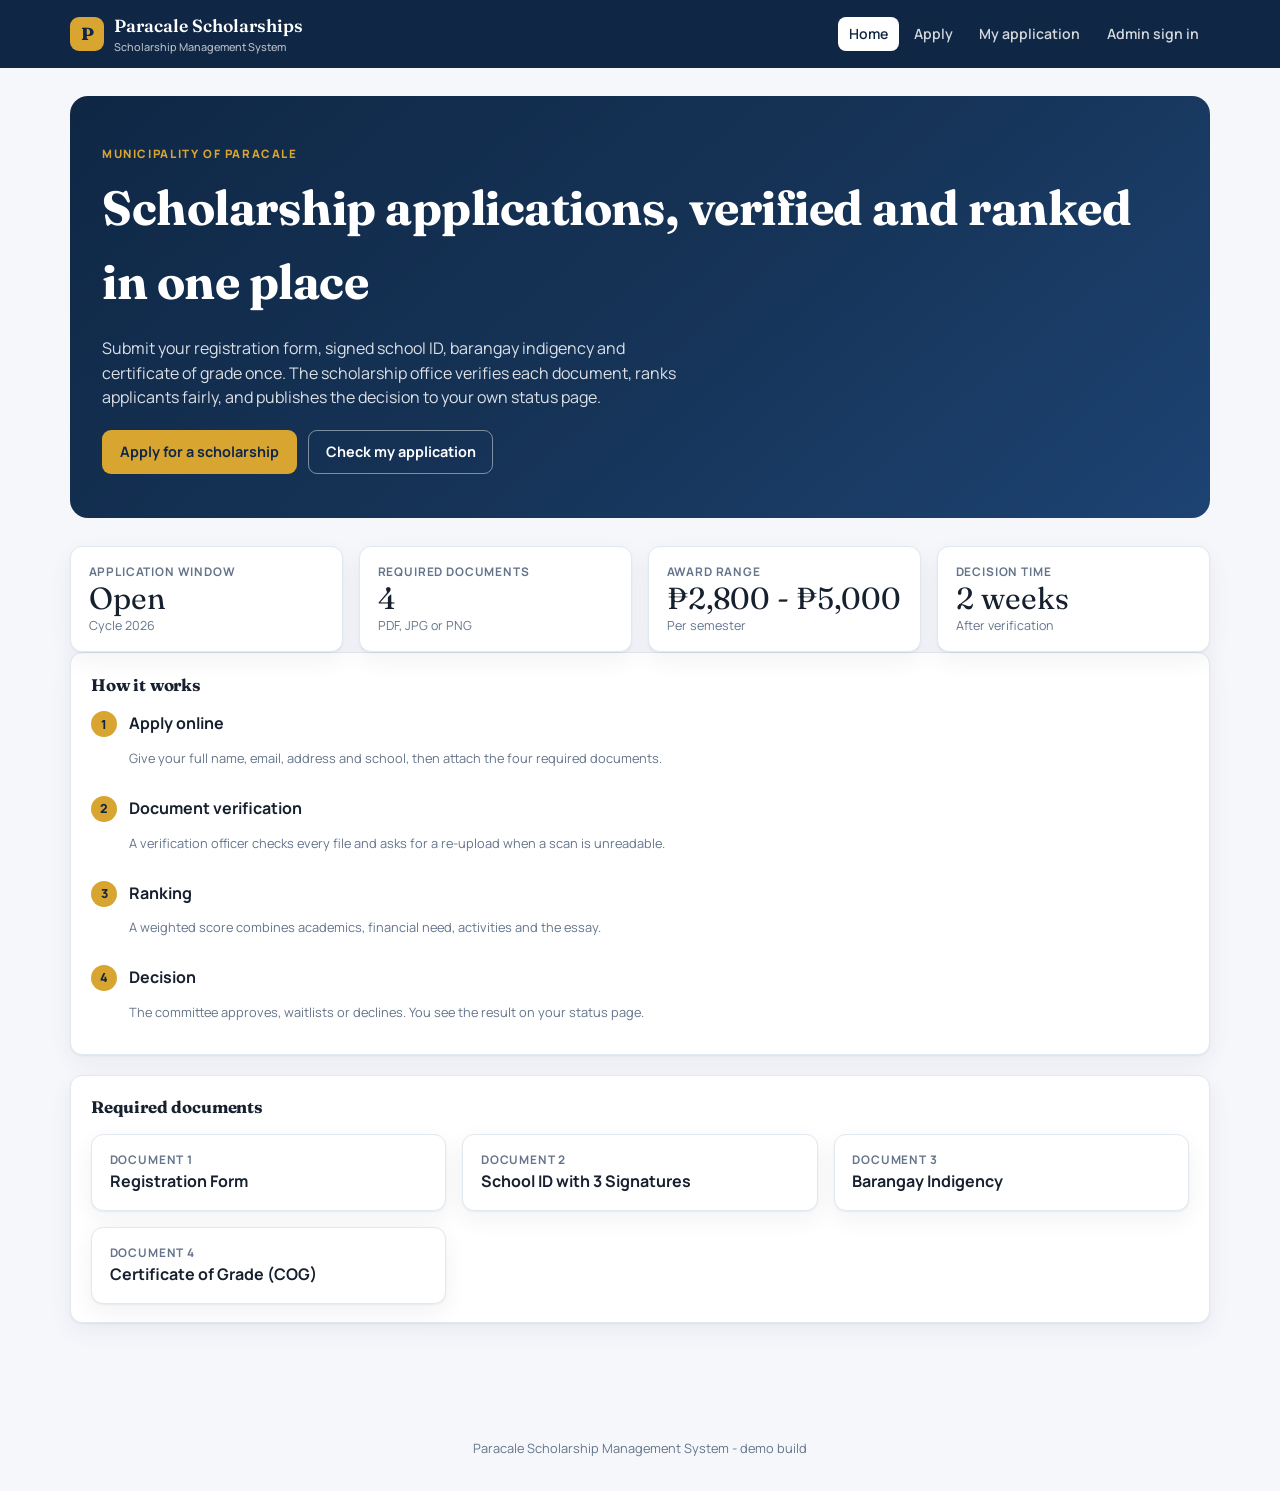
==== index.html @ 5f610e8b "Initial command" ====
<!DOCTYPE html>
<html lang="en">
<head>
<meta charset="utf-8">
<meta name="viewport" content="width=device-width, initial-scale=1">
<title>Paracale Scholarship Management System</title>
<meta name="description" content="Apply for a Paracale municipal scholarship, upload your four required documents and track your approval status online.">
<link rel="preconnect" href="https://fonts.googleapis.com">
<link rel="stylesheet" href="https://fonts.googleapis.com/css2?family=Fraunces:opsz,wght@9..144,500;9..144,700&family=Manrope:wght@400;600;800&display=swap">
<link rel="stylesheet" href="assets/css/style.css">
</head>
<body>
<main>
  <section class="hero">
    <span class="eyebrow">Municipality of Paracale</span>
    <h1>Scholarship applications, verified and ranked in one place</h1>
    <p>Submit your registration form, signed school ID, barangay indigency and certificate of grade once. The scholarship office verifies each document, ranks applicants fairly, and publishes the decision to your own status page.</p>
    <div class="hero-actions">
      <a class="btn btn-gold" href="apply.html">Apply for a scholarship</a>
      <a class="btn btn-outline-light" href="status.html">Check my application</a>
    </div>
  </section>

  <div class="grid cols-4" id="stats"></div>

  <div class="panel">
    <div class="panel-head"><h2>How it works</h2></div>
    <ol class="steps">
      <li><span class="n">1</span><div><strong>Apply online</strong><p class="muted small">Give your full name, email, address and school, then attach the four required documents.</p></div></li>
      <li><span class="n">2</span><div><strong>Document verification</strong><p class="muted small">A verification officer checks every file and asks for a re-upload when a scan is unreadable.</p></div></li>
      <li><span class="n">3</span><div><strong>Ranking</strong><p class="muted small">A weighted score combines academics, financial need, activities and the essay.</p></div></li>
      <li><span class="n">4</span><div><strong>Decision</strong><p class="muted small">The committee approves, waitlists or declines. You see the result on your status page.</p></div></li>
    </ol>
  </div>

  <div class="panel">
    <div class="panel-head"><h2>Required documents</h2></div>
    <div class="grid cols-2" id="docs"></div>
  </div>
</main>

<script src="assets/js/app.js"></script>
<script>
initShell({ active: 'index.html' });
footer();

document.getElementById('docs').innerHTML = DOC_TYPES
  .map((d, i) => '<div class="stat"><div class="label">Document ' + (i + 1) + '</div><div style="font-weight:700">' + esc(d) + '</div></div>')
  .join('');

document.getElementById('stats').innerHTML = [
  ['Application window', 'Open', 'Cycle 2026'],
  ['Required documents', '4', 'PDF, JPG or PNG'],
  ['Award range', '\u20B12,800 - \u20B15,000', 'Per semester'],
  ['Decision time', '2 weeks', 'After verification'],
].map(([l, v, h]) => '<div class="stat"><div class="label">' + l + '</div><div class="value">' + v + '</div><div class="hint">' + h + '</div></div>').join('');
</script>
</body>
</html>
---- assets/css/style.css ----
/* =====================================================================
   Paracale Scholarship Management System - stylesheet
   Navy + gold academic palette, Fraunces display / Manrope body
   ===================================================================== */

:root {
  --navy: #0f2745;
  --navy-700: #163458;
  --navy-50: #eef2f8;
  --gold: #d8a531;
  --gold-dark: #a97c19;
  --bg: #f6f7fb;
  --surface: #ffffff;
  --text: #16202e;
  --muted: #64748b;
  --border: #e2e8f0;
  --success: #17795e;
  --success-bg: #e4f5ee;
  --warning: #92610a;
  --warning-bg: #fdf2da;
  --danger: #b3261e;
  --danger-bg: #fdecea;
  --radius: 12px;
  --shadow: 0 1px 2px rgba(15, 39, 69, .06), 0 8px 24px rgba(15, 39, 69, .06);
}

* { box-sizing: border-box; }

body {
  margin: 0;
  background: var(--bg);
  color: var(--text);
  font-family: Manrope, "Segoe UI", system-ui, sans-serif;
  line-height: 1.55;
}

h1, h2, h3, .display {
  font-family: Fraunces, Georgia, serif;
  letter-spacing: -.01em;
  margin: 0 0 .35rem;
}

a { color: var(--navy); }

/* ------------------------------- Layout ----------------------------- */
.topbar {
  background: var(--navy);
  color: #fff;
  position: sticky;
  top: 0;
  z-index: 20;
}
.topbar-inner {
  max-width: 1180px;
  margin: 0 auto;
  padding: .75rem 1.25rem;
  display: flex;
  align-items: center;
  gap: 1.25rem;
  flex-wrap: wrap;
}
.brand {
  display: flex;
  align-items: center;
  gap: .6rem;
  color: #fff;
  text-decoration: none;
  font-family: Fraunces, Georgia, serif;
  font-size: 1.1rem;
  font-weight: 600;
}
.brand-mark {
  width: 34px; height: 34px;
  display: grid; place-items: center;
  border-radius: 9px;
  background: var(--gold);
  color: var(--navy);
  font-weight: 800;
}
.brand small { display: block; font-family: Manrope, sans-serif; font-size: .68rem; font-weight: 500; opacity: .7; }

.nav { display: flex; gap: .25rem; flex-wrap: wrap; margin-left: auto; }
.nav a {
  color: rgba(255,255,255,.82);
  text-decoration: none;
  padding: .4rem .7rem;
  border-radius: 8px;
  font-size: .88rem;
  font-weight: 600;
}
.nav a:hover { background: rgba(255,255,255,.12); color: #fff; }
.nav a.active { background: #fff; color: var(--navy); }

main { max-width: 1180px; margin: 0 auto; padding: 1.75rem 1.25rem 4rem; }

.page-header { margin-bottom: 1.5rem; max-width: 62ch; }
.page-header h1 { font-size: clamp(1.6rem, 3vw, 2.1rem); }
.page-header p { color: var(--muted); margin: 0; }

/* ------------------------------ Cards ------------------------------- */
.panel {
  background: var(--surface);
  border: 1px solid var(--border);
  border-radius: var(--radius);
  box-shadow: var(--shadow);
  padding: 1.15rem 1.25rem;
  margin-bottom: 1.25rem;
}
.panel-head {
  display: flex; align-items: center; justify-content: space-between;
  gap: 1rem; margin-bottom: .85rem;
}
.panel-head h2 { font-size: 1.05rem; margin: 0; }

.grid { display: grid; gap: 1rem; }
.grid.cols-2 { grid-template-columns: repeat(auto-fit, minmax(280px, 1fr)); }
.grid.cols-3 { grid-template-columns: repeat(auto-fit, minmax(240px, 1fr)); }
.grid.cols-4 { grid-template-columns: repeat(auto-fit, minmax(200px, 1fr)); }

.stat {
  background: var(--surface);
  border: 1px solid var(--border);
  border-radius: var(--radius);
  padding: 1rem 1.1rem;
  box-shadow: var(--shadow);
}
.stat .label { font-size: .74rem; text-transform: uppercase; letter-spacing: .07em; color: var(--muted); font-weight: 700; }
.stat .value { font-family: Fraunces, Georgia, serif; font-size: 1.9rem; line-height: 1.15; }
.stat .hint { font-size: .78rem; color: var(--muted); }

/* ------------------------------ Hero -------------------------------- */
.hero {
  background: linear-gradient(140deg, var(--navy) 0%, var(--navy-700) 55%, #1d4373 100%);
  color: #fff;
  border-radius: 18px;
  padding: 2.75rem 2rem;
  margin-bottom: 1.75rem;
}
.hero h1 { font-size: clamp(1.9rem, 4.4vw, 3rem); color: #fff; }
.hero p { max-width: 58ch; color: rgba(255,255,255,.85); }
.hero .eyebrow {
  display: inline-block; font-size: .72rem; font-weight: 800; letter-spacing: .14em;
  text-transform: uppercase; color: var(--gold); margin-bottom: .5rem;
}
.hero-actions { display: flex; gap: .7rem; flex-wrap: wrap; margin-top: 1.25rem; }

/* ---------------------------- Buttons ------------------------------- */
.btn {
  display: inline-flex; align-items: center; justify-content: center; gap: .4rem;
  padding: .6rem 1.05rem;
  border-radius: 9px;
  border: 1px solid transparent;
  font: inherit; font-weight: 700; font-size: .9rem;
  cursor: pointer;
  text-decoration: none;
  transition: filter .15s, background .15s;
}
.btn:hover { filter: brightness(.94); }
.btn-primary { background: var(--navy); color: #fff; }
.btn-gold { background: var(--gold); color: var(--navy); }
.btn-outline { background: transparent; border-color: var(--border); color: var(--text); }
.btn-outline-light { background: transparent; border-color: rgba(255,255,255,.45); color: #fff; }
.btn-sm { padding: .3rem .6rem; font-size: .78rem; border-radius: 7px; }
.btn-success { background: var(--success); color: #fff; }
.btn-danger { background: var(--danger); color: #fff; }
.btn:disabled { opacity: .55; cursor: not-allowed; }

/* ----------------------------- Forms -------------------------------- */
.field { margin-bottom: 1rem; }
.field label { display: block; font-size: .82rem; font-weight: 700; margin-bottom: .3rem; }
.field .help { font-size: .76rem; color: var(--muted); margin: .2rem 0 0; }
input[type="text"], input[type="email"], input[type="password"], input[type="file"], textarea, select {
  width: 100%;
  padding: .58rem .7rem;
  border: 1px solid var(--border);
  border-radius: 9px;
  background: #fff;
  font: inherit;
}
input:focus, textarea:focus, select:focus { outline: 2px solid var(--navy); outline-offset: 1px; }
.error { color: var(--danger); font-size: .78rem; margin-top: .25rem; }

.alert { padding: .75rem .9rem; border-radius: 9px; font-size: .88rem; margin-bottom: 1rem; }
.alert-error { background: var(--danger-bg); color: var(--danger); }
.alert-success { background: var(--success-bg); color: var(--success); }
.alert-info { background: var(--navy-50); color: var(--navy); }

/* ----------------------------- Tables ------------------------------- */
.table-wrap { overflow-x: auto; }
table { width: 100%; border-collapse: collapse; font-size: .89rem; }
th, td { text-align: left; padding: .6rem .55rem; border-bottom: 1px solid var(--border); vertical-align: middle; }
th { font-size: .72rem; text-transform: uppercase; letter-spacing: .06em; color: var(--muted); }
tbody tr:hover { background: #fafbfe; }
.num { text-align: right; font-variant-numeric: tabular-nums; }

/* ----------------------------- Badges ------------------------------- */
.badge {
  display: inline-block; padding: .15rem .55rem; border-radius: 999px;
  font-size: .72rem; font-weight: 800; white-space: nowrap;
}
.badge-approved, .badge-verified { background: var(--success-bg); color: var(--success); }
.badge-pending, .badge-submitted { background: var(--navy-50); color: var(--navy); }
.badge-verification, .badge-waitlisted { background: var(--warning-bg); color: var(--warning); }
.badge-rejected { background: var(--danger-bg); color: var(--danger); }
.badge-ranked { background: #ede9fd; color: #5b3fbb; }

.muted { color: var(--muted); }
.small { font-size: .8rem; }
.row { display: flex; gap: .5rem; align-items: center; flex-wrap: wrap; }
.spread { display: flex; justify-content: space-between; gap: 1rem; align-items: center; flex-wrap: wrap; }
.stack > * + * { margin-top: .75rem; }

/* ------------------------- Steps / timeline -------------------------- */
.steps { list-style: none; padding: 0; margin: 0; display: grid; gap: .9rem; }
.steps li { display: flex; gap: .75rem; }
.steps .n {
  flex: 0 0 auto; width: 26px; height: 26px; border-radius: 50%;
  background: var(--gold); color: var(--navy); font-weight: 800; font-size: .78rem;
  display: grid; place-items: center;
}
.timeline { list-style: none; padding: 0; margin: 0; border-left: 2px solid var(--border); }
.timeline li { position: relative; padding: 0 0 .9rem 1.1rem; }
.timeline li::before {
  content: ""; position: absolute; left: -6px; top: .45rem;
  width: 10px; height: 10px; border-radius: 50%; background: var(--gold);
}

.bar { height: 8px; background: var(--navy-50); border-radius: 999px; overflow: hidden; }
.bar > span { display: block; height: 100%; background: var(--navy); }

.center-card { max-width: 420px; margin: 3rem auto; }
.footer { text-align: center; color: var(--muted); font-size: .8rem; padding: 2rem 1rem; }
.hidden { display: none !important; }
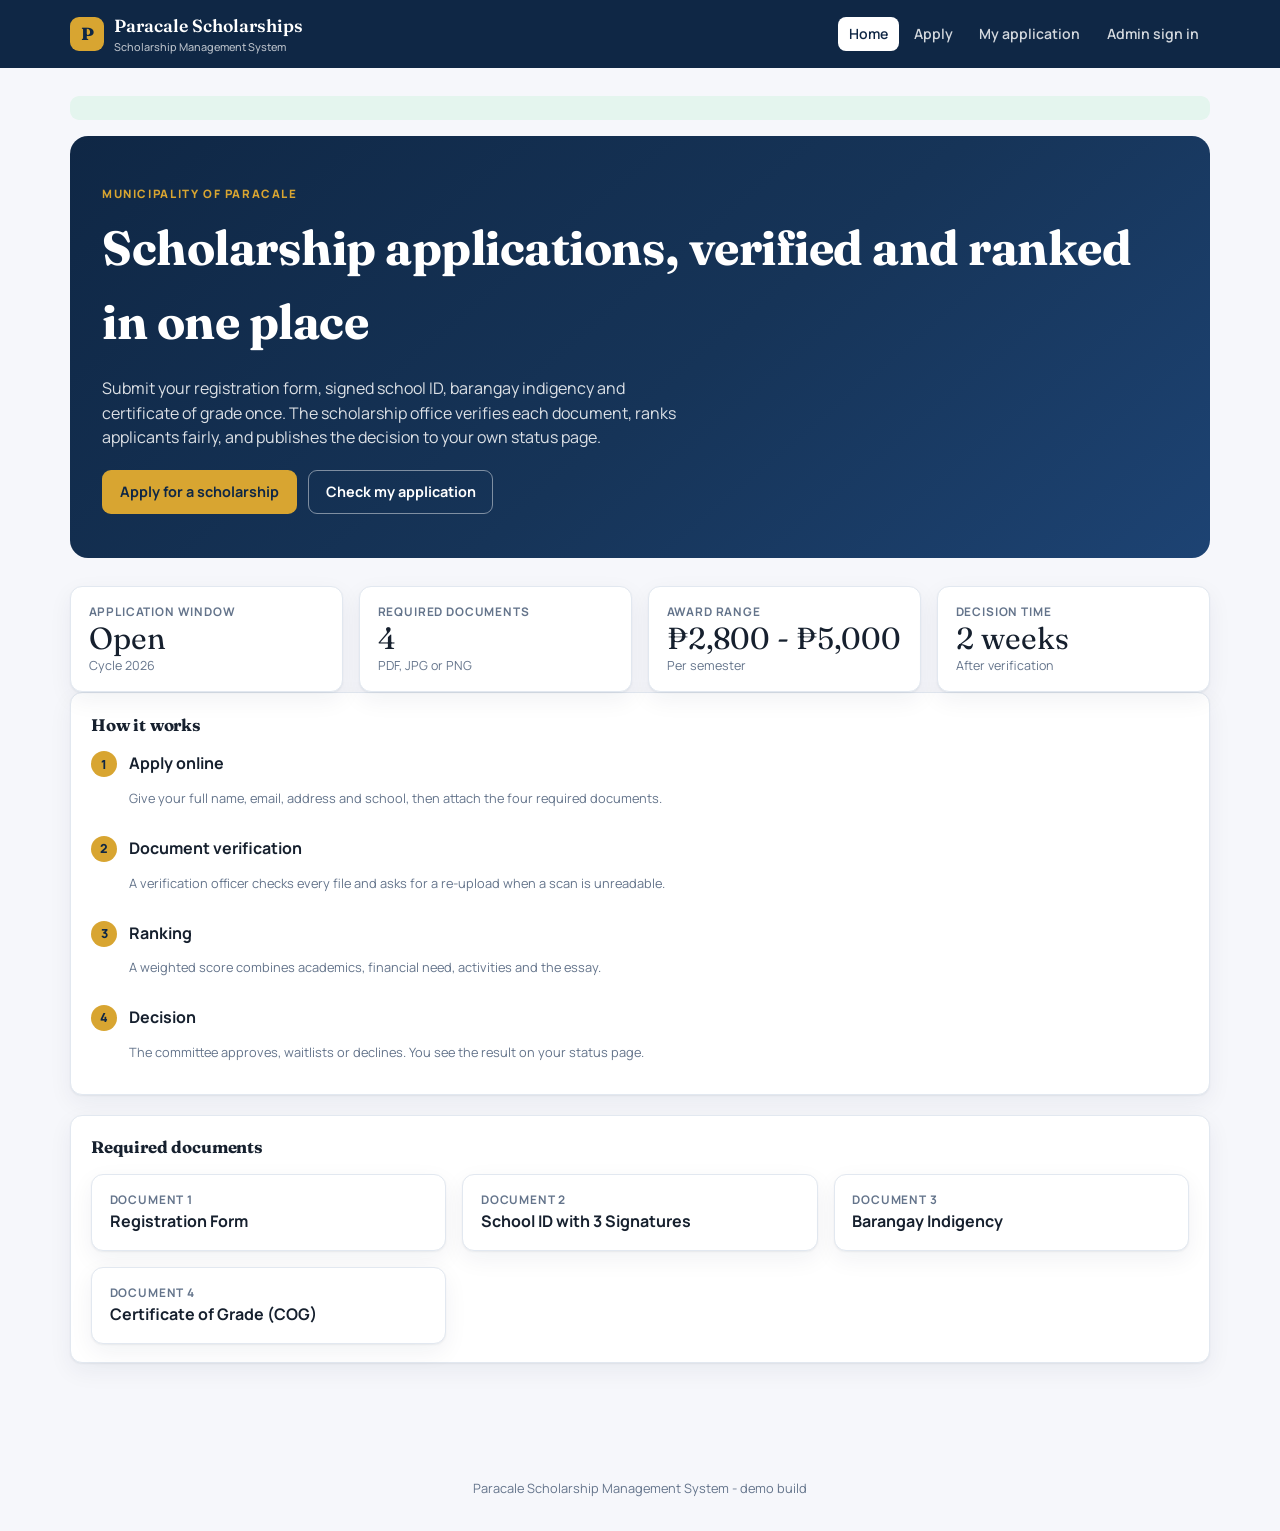
==== commit 6cd348cf: "Add scholarship workflow features and duplicate protection - BLOB document storage + in-browser view" ====
--- a/index.html
+++ b/index.html
@@ -48,12 +48,35 @@
   .map((d, i) => '<div class="stat"><div class="label">Document ' + (i + 1) + '</div><div style="font-weight:700">' + esc(d) + '</div></div>')
   .join('');
 
-document.getElementById('stats').innerHTML = [
-  ['Application window', 'Open', 'Cycle 2026'],
-  ['Required documents', '4', 'PDF, JPG or PNG'],
-  ['Award range', '\u20B12,800 - \u20B15,000', 'Per semester'],
-  ['Decision time', '2 weeks', 'After verification'],
-].map(([l, v, h]) => '<div class="stat"><div class="label">' + l + '</div><div class="value">' + v + '</div><div class="hint">' + h + '</div></div>').join('');
+(async () => {
+  let win = { status: 'OPEN', message: 'Applications are currently open.', open_date: null, close_date: null };
+  try {
+    win = await apiGet('window.php');
+  } catch (e) { /* endpoint unavailable - fall back to open with the default text */ }
+  const open = win.status === 'OPEN' || !win.status;
+
+  document.querySelector('main').insertAdjacentHTML(
+    'afterbegin',
+    '<div class="alert ' + (open ? 'alert-success' : 'alert-error') + '">' + esc(win.message) + '</div>'
+  );
+
+  if (!open) {
+    const apply = document.querySelector('.hero-actions a[href="apply.html"]');
+    if (apply) {
+      apply.outerHTML = '<button class="btn btn-outline-light" type="button" disabled>Applications are currently closed</button>';
+    }
+  }
+
+  const windowHint = [win.open_date ? 'Opens ' + win.open_date : '', win.close_date ? 'Closes ' + win.close_date : '']
+    .filter(Boolean).join(' \u00B7 ') || 'Cycle 2026';
+
+  document.getElementById('stats').innerHTML = [
+    ['Application window', open ? 'Open' : 'Closed', windowHint],
+    ['Required documents', '4', 'PDF, JPG or PNG'],
+    ['Award range', '\u20B12,800 - \u20B15,000', 'Per semester'],
+    ['Decision time', '2 weeks', 'After verification'],
+  ].map(([l, v, h]) => '<div class="stat"><div class="label">' + l + '</div><div class="value">' + v + '</div><div class="hint">' + h + '</div></div>').join('');
+})();
 </script>
 </body>
-</html>
+</html>
--- a/assets/css/style.css
+++ b/assets/css/style.css
@@ -169,7 +169,7 @@
 .field { margin-bottom: 1rem; }
 .field label { display: block; font-size: .82rem; font-weight: 700; margin-bottom: .3rem; }
 .field .help { font-size: .76rem; color: var(--muted); margin: .2rem 0 0; }
-input[type="text"], input[type="email"], input[type="password"], input[type="file"], textarea, select {
+input[type="text"], input[type="email"], input[type="tel"], input[type="password"], input[type="file"], textarea, select {
   width: 100%;
   padding: .58rem .7rem;
   border: 1px solid var(--border);
@@ -228,6 +228,41 @@
 .bar { height: 8px; background: var(--navy-50); border-radius: 999px; overflow: hidden; }
 .bar > span { display: block; height: 100%; background: var(--navy); }
 
+/* ------------------------------- Modal -------------------------------- */
+.modal-overlay {
+  position: fixed; inset: 0; z-index: 50;
+  background: rgba(15, 39, 69, .55);
+  display: flex; align-items: center; justify-content: center;
+  padding: 1.25rem;
+}
+.modal {
+  background: var(--surface);
+  border-radius: var(--radius);
+  box-shadow: var(--shadow);
+  width: min(720px, 100%);
+  max-height: min(85vh, 900px);
+  display: flex;
+  flex-direction: column;
+  overflow: hidden;
+}
+.modal-head {
+  display: flex; align-items: center; justify-content: space-between;
+  gap: 1rem; padding: .9rem 1.1rem; border-bottom: 1px solid var(--border);
+}
+.modal-head h3 { margin: 0; font-size: .98rem; }
+.modal-body {
+  padding: 1rem 1.1rem;
+  overflow: auto;
+  display: flex;
+  align-items: center;
+  justify-content: center;
+  flex: 1;
+  background: var(--bg);
+}
+.modal-body img { max-width: 100%; max-height: 70vh; border-radius: 8px; }
+.modal-body iframe { width: 100%; height: 70vh; border: 0; border-radius: 8px; background: #fff; }
+.modal-foot { padding: .8rem 1.1rem; border-top: 1px solid var(--border); text-align: right; }
+
 .center-card { max-width: 420px; margin: 3rem auto; }
 .footer { text-align: center; color: var(--muted); font-size: .8rem; padding: 2rem 1rem; }
-.hidden { display: none !important; }
+.hidden { display: none !important; }
